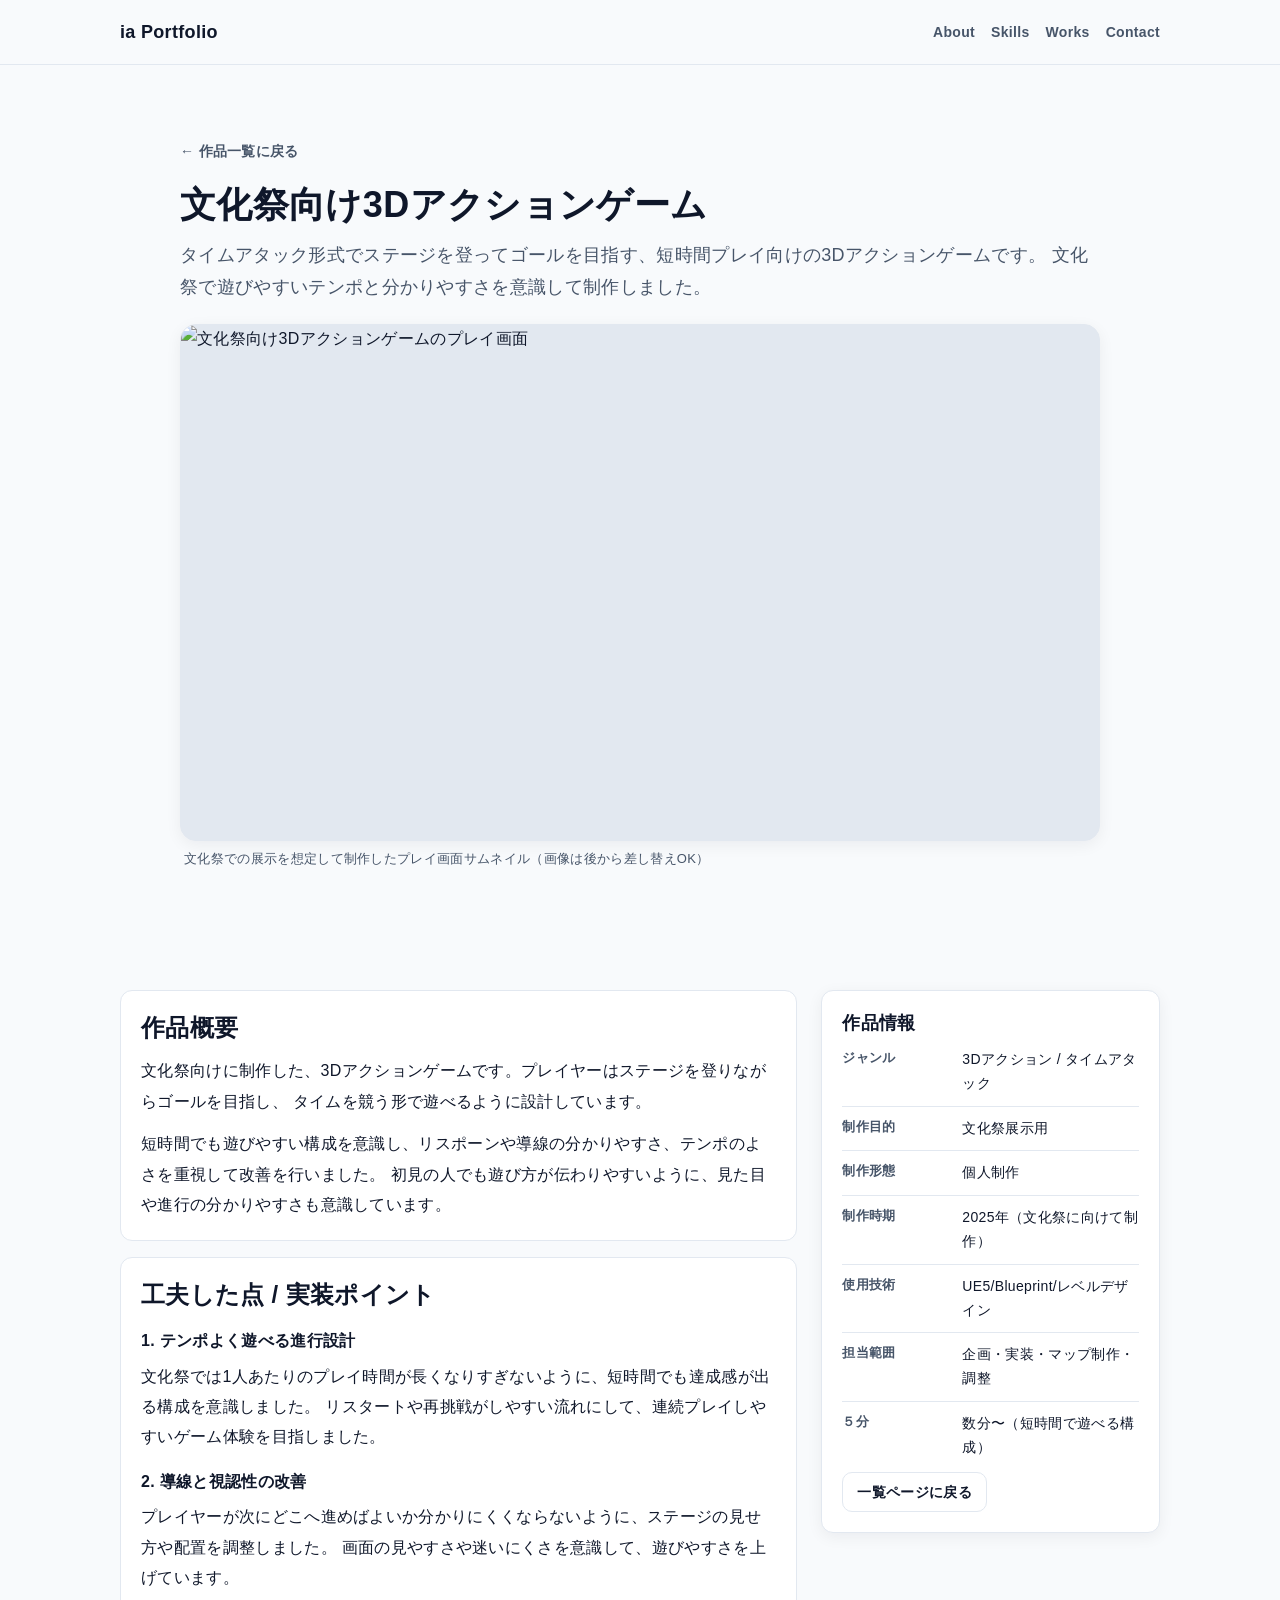
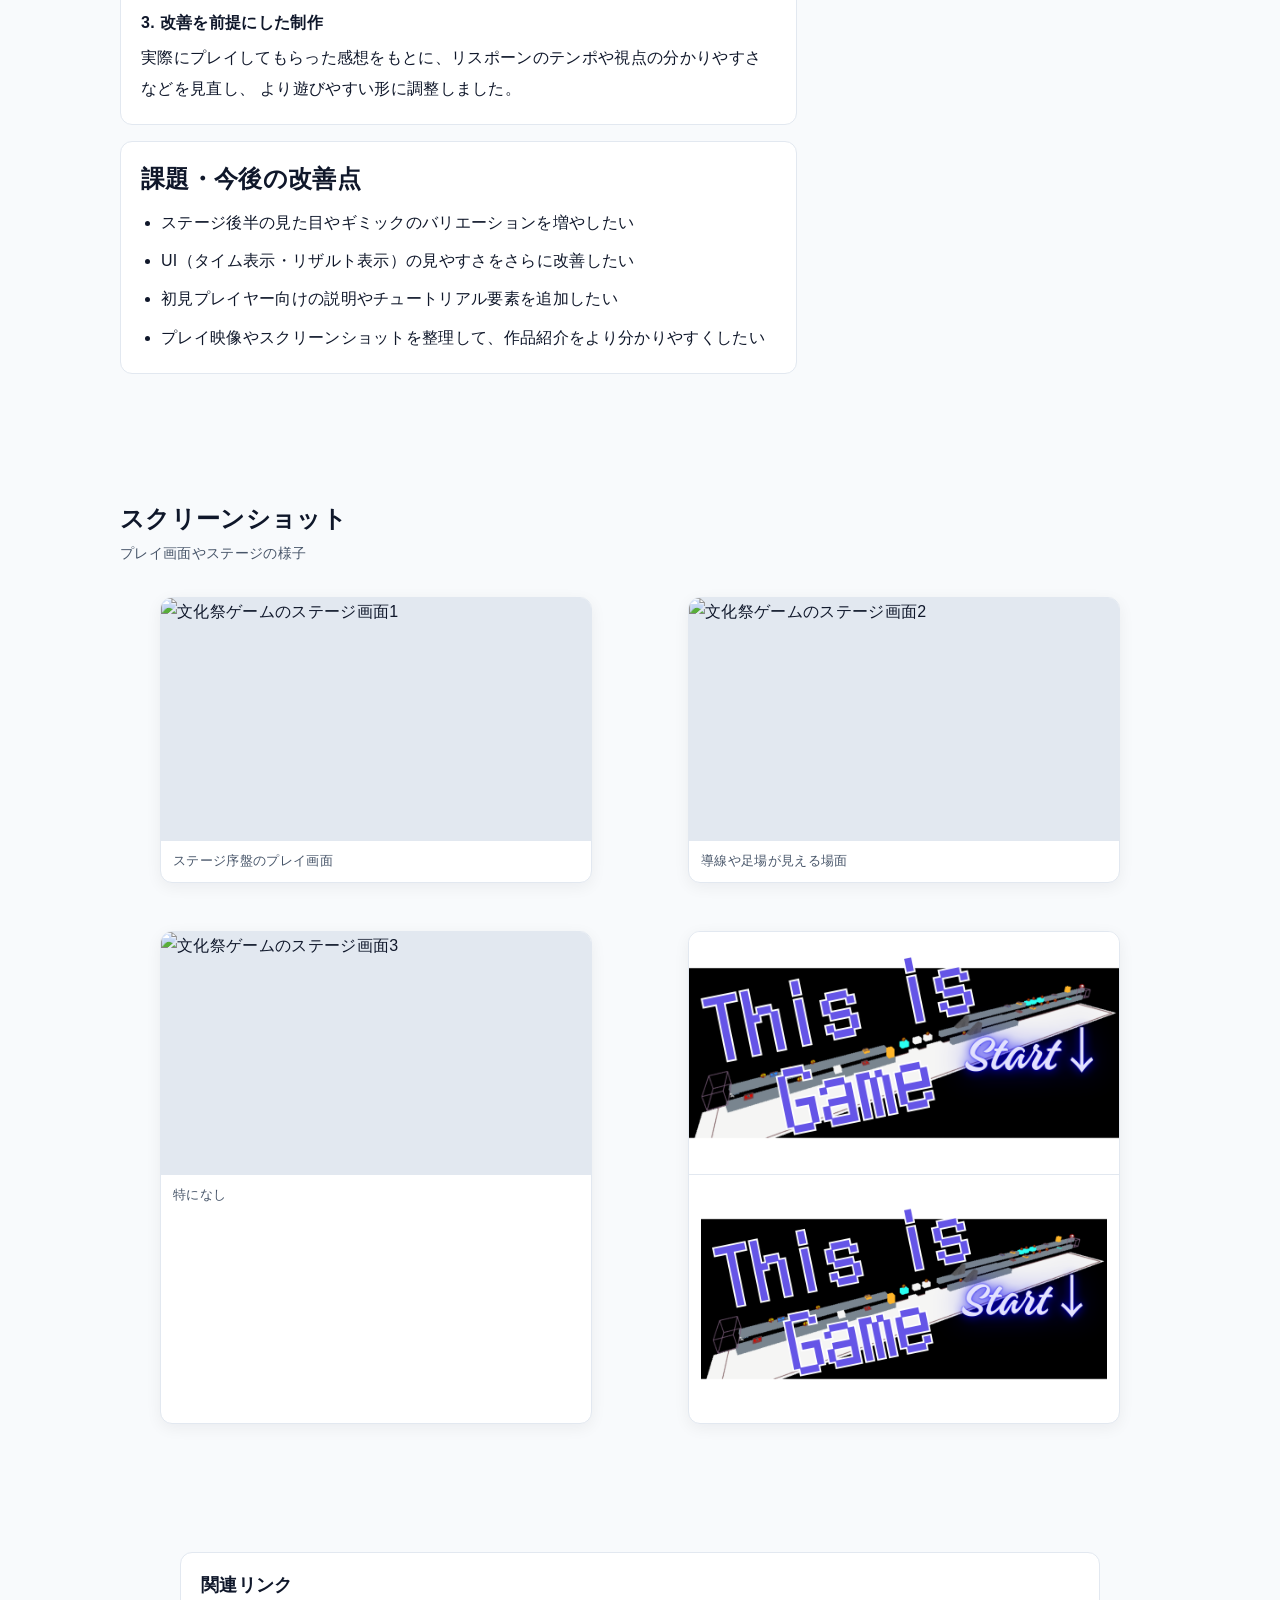
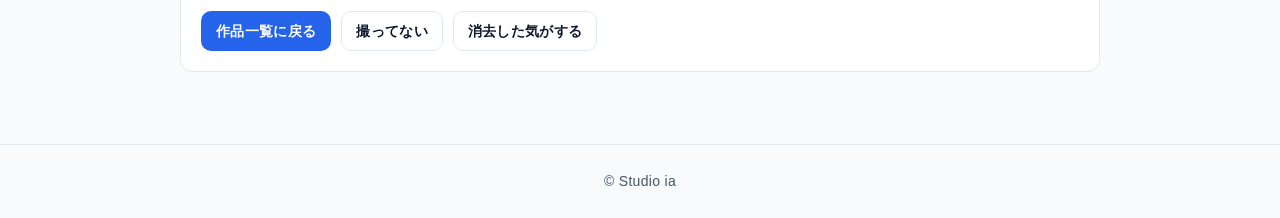
==== works-bunkasai.html @ 19b57d39 "Page Update! add some detail page" ====
<!DOCTYPE html>
<html lang="ja">
<head>
  <meta charset="UTF-8" />
  <meta name="viewport" content="width=device-width, initial-scale=1.0" />
  <title>文化祭向け3Dアクションゲーム | ia Portfolio</title>
  <link rel="stylesheet" href="css/style.css" />
</head>
<body>
  <!-- =========================
       Header（一覧ページと共通）
  ========================== -->
  <header class="site-header">
    <div class="container header-inner">
      <a href="index.html" class="site-logo">ia Portfolio</a>

      <nav class="site-nav">
        <ul class="nav-list">
          <li><a href="index.html#about">About</a></li>
          <li><a href="index.html#skills">Skills</a></li>
          <li><a href="index.html#works">Works</a></li>
          <li><a href="index.html#contact">Contact</a></li>
        </ul>
      </nav>
    </div>
  </header>

  <main>
    <!-- =========================
         作品タイトル / リード / サムネ
    ========================== -->
    <section class="work-detail-hero">
      <div class="container">
        <p class="work-detail-breadcrumb">
          <a href="index.html#works" class="back-link">← 作品一覧に戻る</a>
        </p>

        <h1 class="work-detail-title">文化祭向け3Dアクションゲーム</h1>

        <p class="work-detail-lead">
          タイムアタック形式でステージを登ってゴールを目指す、短時間プレイ向けの3Dアクションゲームです。
          文化祭で遊びやすいテンポと分かりやすさを意識して制作しました。
        </p>

        <div class="work-detail-thumb-wrap">
          <img
            src="images/works/bunkasai-game-thumb.jpg"
            alt="文化祭向け3Dアクションゲームのプレイ画面"
            class="work-detail-thumb"
          />
          <p class="work-detail-thumb-caption">
            文化祭での展示を想定して制作したプレイ画面サムネイル（画像は後から差し替えOK）
          </p>
        </div>
      </div>
    </section>

    <!-- =========================
         本文 + サイド情報（2カラム）
    ========================== -->
    <section class="work-detail-section">
      <div class="container">
        <div class="work-detail-layout">
          <!-- ===== 左カラム：本文 ===== -->
          <div class="work-detail-main">
            <article class="detail-block">
              <h2 class="detail-block__title">作品概要</h2>
              <p class="detail-block__text">
                文化祭向けに制作した、3Dアクションゲームです。プレイヤーはステージを登りながらゴールを目指し、
                タイムを競う形で遊べるように設計しています。
              </p>
              <p class="detail-block__text">
                短時間でも遊びやすい構成を意識し、リスポーンや導線の分かりやすさ、テンポのよさを重視して改善を行いました。
                初見の人でも遊び方が伝わりやすいように、見た目や進行の分かりやすさも意識しています。
              </p>
            </article>

            <article class="detail-block">
              <h2 class="detail-block__title">工夫した点 / 実装ポイント</h2>

              <h3 class="detail-block__subtitle">1. テンポよく遊べる進行設計</h3>
              <p class="detail-block__text">
                文化祭では1人あたりのプレイ時間が長くなりすぎないように、短時間でも達成感が出る構成を意識しました。
                リスタートや再挑戦がしやすい流れにして、連続プレイしやすいゲーム体験を目指しました。
              </p>

              <h3 class="detail-block__subtitle">2. 導線と視認性の改善</h3>
              <p class="detail-block__text">
                プレイヤーが次にどこへ進めばよいか分かりにくくならないように、ステージの見せ方や配置を調整しました。
                画面の見やすさや迷いにくさを意識して、遊びやすさを上げています。
              </p>

              <h3 class="detail-block__subtitle">3. 改善を前提にした制作</h3>
              <p class="detail-block__text">
                実際にプレイしてもらった感想をもとに、リスポーンのテンポや視点の分かりやすさなどを見直し、
                より遊びやすい形に調整しました。
              </p>
            </article>

            <article class="detail-block">
              <h2 class="detail-block__title">課題・今後の改善点</h2>
              <ul class="detail-block__list">
                <li>ステージ後半の見た目やギミックのバリエーションを増やしたい</li>
                <li>UI（タイム表示・リザルト表示）の見やすさをさらに改善したい</li>
                <li>初見プレイヤー向けの説明やチュートリアル要素を追加したい</li>
                <li>プレイ映像やスクリーンショットを整理して、作品紹介をより分かりやすくしたい</li>
              </ul>
            </article>
          </div>

          <!-- ===== 右カラム：作品情報 ===== -->
          <aside class="work-detail-side">
            <section class="info-card">
              <h2 class="info-card__title">作品情報</h2>

              <dl class="info-list">
                <div class="info-list__row">
                  <dt class="info-list__term">ジャンル</dt>
                  <dd class="info-list__desc">3Dアクション / タイムアタック</dd>
                </div>

                <div class="info-list__row">
                  <dt class="info-list__term">制作目的</dt>
                  <dd class="info-list__desc">文化祭展示用</dd>
                </div>

                <div class="info-list__row">
                  <dt class="info-list__term">制作形態</dt>
                  <dd class="info-list__desc">個人制作</dd>
                </div>

                <div class="info-list__row">
                  <dt class="info-list__term">制作時期</dt>
                  <dd class="info-list__desc">2025年（文化祭に向けて制作）</dd>
                </div>

                <div class="info-list__row">
                  <dt class="info-list__term">使用技術</dt>
                  <dd class="info-list__desc">
                    UE5/Blueprint/レベルデザイン
                    <!-- UE5版にするなら:
                    Unreal Engine 5 / Blueprint / （必要なら C++） / レベルデザイン
                    -->
                  </dd>
                </div>

                <div class="info-list__row">
                  <dt class="info-list__term">担当範囲</dt>
                  <dd class="info-list__desc">企画・実装・マップ制作・調整</dd>
                </div>

                <div class="info-list__row">
                  <dt class="info-list__term">５分</dt>
                  <dd class="info-list__desc">数分〜（短時間で遊べる構成）</dd>
                </div>
              </dl>

              <a href="index.html#works" class="btn btn-secondary">一覧ページに戻る</a>
            </section>
          </aside>
        </div>
      </div>
    </section>

    <!-- =========================
         ギャラリー
    ========================== -->
    <section class="work-detail-gallery">
      <div class="container">
        <div class="gallery-header">
          <h2 class="gallery-title">スクリーンショット</h2>
          <p class="gallery-subtitle">
            プレイ画面やステージの様子
          </p>
        </div>

        <div class="gallery-grid">
          <figure class="gallery-item">
            <img
              src="images/works/bunkasai-game-01.jpg"
              alt="文化祭ゲームのステージ画面1"
              class="gallery-image"
            />
            <figcaption class="gallery-caption">
              ステージ序盤のプレイ画面
            </figcaption>
          </figure>

          <figure class="gallery-item">
            <img
              src="images/works/bunkasai-game-02.jpg"
              alt="文化祭ゲームのステージ画面2"
              class="gallery-image"
            />
            <figcaption class="gallery-caption">
              導線や足場が見える場面
            </figcaption>
          </figure>

          <figure class="gallery-item">
            <img
              src="images/works/bunkasai-game-03.jpg"
              alt="文化祭ゲームのステージ画面3"
              class="gallery-image"
            />
            <figcaption class="gallery-caption">
              特になし
            </figcaption>
          </figure>

          <figure class="gallery-item">
            <img
              src="images/worls/This is Game.png"
              alt="文化祭ゲームのサムネイル再掲"
              class="gallery-image"
            />
            <figcaption class="gallery-caption">
              <img src="images/worls/This is Game.png" alt="samune">
            </figcaption>
          </figure>
        </div>
      </div>
    </section>

    <!-- =========================
         下部リンク
    ========================== -->
    <section class="work-detail-links">
      <div class="container">
        <div class="work-detail-links-card">
          <h2 class="work-detail-links-title">関連リンク</h2>
          <div class="work-detail-links-row">
            <a href="index.html#works" class="btn btn-primary">作品一覧に戻る</a>
            <a href="#" class="btn btn-secondary">撮ってない</a>
            <a href="#" class="btn btn-secondary">消去した気がする</a>
          </div>
        </div>
      </div>
    </section>
  </main>

  <!-- =========================
       Footer（一覧ページと共通）
  ========================== -->
  <footer class="site-footer">
    <div class="container">
      <p>© Studio ia</p>
    </div>
  </footer>
</body>
</html>
---- css/style.css ----
/* =========================
   1. 変数（色・サイズ）
========================= */
:root {
  --color-bg: #f8fafc;
  --color-surface: #ffffff;
  --color-text: #0f172a;
  --color-text-sub: #475569;
  --color-border: #e2e8f0;
  --color-accent: #2563eb;
  --color-accent-hover: #1d4ed8;

  --shadow-sm: 0 4px 16px rgba(15, 23, 42, 0.06);

  --radius-md: 12px;
  --radius-lg: 16px;

  --space-1: 4px;
  --space-2: 8px;
  --space-3: 12px;
  --space-4: 16px;
  --space-5: 20px;
  --space-6: 24px;
  --space-8: 32px;
  --space-10: 40px;
  --space-14: 56px;
  --space-20: 80px;
}

/* =========================
   2. ベース
========================= */
* {
  box-sizing: border-box;
}

html {
  scroll-behavior: smooth;
}

body {
  margin: 0;
  background: var(--color-bg);
  color: var(--color-text);
  font-family:
    "BIZ UDPGothic",
    "Hiragino Sans",
    "Yu Gothic UI",
    "Yu Gothic",
    Meiryo,
    sans-serif;
  font-size: 16px;
  line-height: 1.8;
  letter-spacing: 0.02em;
}

img {
  max-width: 100%;
  display: block;
}

a {
  color: var(--color-accent);
  text-decoration: none;
}

a:hover {
  opacity: 0.9;
}

/* =========================
   3. 共通レイアウト
========================= */
.container {
  width: min(100% - 32px, 1040px);
  margin: 0 auto;
}

.section {
  padding: var(--space-20) 0;
}

.section-title {
  margin: 0 0 var(--space-2);
  font-size: 28px;
  line-height: 1.3;
  font-weight: 700;
}

.section-subtitle {
  margin: 0 0 var(--space-6);
  color: var(--color-text-sub);
  font-size: 14px;
  line-height: 1.7;
}

.card {
  background: var(--color-surface);
  border: 1px solid var(--color-border);
  border-radius: var(--radius-md);
  padding: var(--space-5);
}

/* =========================
   4. ボタン
========================= */
.btn {
  display: inline-flex;
  align-items: center;
  justify-content: center;
  min-height: 40px;
  padding: 0 14px;
  border-radius: 10px;
  border: 1px solid transparent;
  font-size: 14px;
  line-height: 1;
  font-weight: 700;
  text-decoration: none;
  transition: 0.2s ease;
  cursor: pointer;
}

.btn-primary {
  background: var(--color-accent);
  color: #fff;
}

.btn-primary:hover {
  background: var(--color-accent-hover);
  color: #fff;
  opacity: 1;
}

.btn-secondary {
  background: #fff;
  color: var(--color-text);
  border-color: var(--color-border);
}

.btn-secondary:hover {
  background: #f1f5f9;
  opacity: 1;
}
/* =========================
   5. ヘッダー
========================= */
.site-header {
  border-bottom: 1px solid var(--color-border);
  background: rgba(248, 250, 252, 0.9);
  backdrop-filter: blur(8px);
}

.header-inner {
  min-height: 64px;
  display: flex;
  align-items: center;
  justify-content: space-between;
  gap: var(--space-4);
}

.site-logo {
  color: var(--color-text);
  font-size: 18px;
  font-weight: 700;
}

.nav-list {
  margin: 0;
  padding: 0;
  list-style: none;
  display: flex;
  gap: var(--space-4);
  flex-wrap: wrap;
}

.nav-list a {
  color: var(--color-text-sub);
  font-size: 14px;
  font-weight: 600;
}

.nav-list a:hover {
  color: var(--color-accent);
}
/* =========================
   6. Hero
========================= */
.hero {
  padding: 96px 0 80px;
}

.hero .container {
  max-width: 760px;
}

.hero-label {
  margin: 0 0 12px;
  color: var(--color-text-sub);
  font-size: 14px;
  line-height: 1.6;
  font-weight: 600;
}

.hero-title {
  margin: 0 0 16px;
  font-size: 40px;
  line-height: 1.2;
  font-weight: 700;
  letter-spacing: 0.01em;
}

.hero-lead {
  margin: 0 0 16px;
  font-size: 18px;
  line-height: 1.7;
}

.hero-text {
  margin: 0 0 20px;
  color: var(--color-text-sub);
  font-size: 16px;
  line-height: 1.8;
}

.hero-buttons {
  display: flex;
  gap: 12px;
  flex-wrap: wrap;
}
/* =========================
   7. Skills
========================= */
.skills-grid {
  display: grid;
  grid-template-columns: repeat(2, minmax(0, 1fr));
  gap: 20px;
}

.skill-group-title {
  margin: 0 0 12px;
  font-size: 18px;
  line-height: 1.4;
  font-weight: 700;
}

.skill-tags {
  margin: 0;
  padding: 0;
  list-style: none;
  display: flex;
  flex-wrap: wrap;
  gap: 8px;
}

.skill-tag {
  display: inline-flex;
  align-items: center;
  min-height: 32px;
  padding: 6px 10px;
  border-radius: 9999px;
  border: 1px solid var(--color-border);
  background: #f1f5f9;
  color: var(--color-text);
  font-size: 13px;
  line-height: 1.2;
  font-weight: 600;
}

.skill-tag-learning {
  background: #ecfdf5;
  border-color: #bbf7d0;
  color: #166534;
}
/* =========================
   8. Works
========================= */
.works-grid {
  display: grid;
  grid-template-columns: repeat(2, minmax(0, 1fr));
  gap: 24px;
}

.work-card {
  background: var(--color-surface);
  border: 1px solid var(--color-border);
  border-radius: var(--radius-lg);
  overflow: hidden;
  box-shadow: var(--shadow-sm);
  transition: transform 0.2s ease, box-shadow 0.2s ease;
}

.work-card:hover {
  transform: translateY(-2px);
  box-shadow: 0 8px 20px rgba(15, 23, 42, 0.08);
}

.work-card-image {
  width: 100%;
  aspect-ratio: 16 / 9;
  display: block;
  object-fit: cover;
  background: #e2e8f0;
  border-bottom: 1px solid var(--color-border);
}

.work-card-body {
  padding: 16px;
}

.work-card-title {
  margin: 0 0 8px;
  font-size: 18px;
  line-height: 1.4;
  font-weight: 700;
}

.work-card-desc {
  margin: 0 0 12px;
  color: var(--color-text-sub);
  font-size: 14px;
  line-height: 1.7;
}

.work-card-meta {
  margin: 0 0 12px;
  color: var(--color-text-sub);
  font-size: 13px;
  line-height: 1.6;
}

.work-card-links {
  display: flex;
  gap: 8px;
  flex-wrap: wrap;
}
/* =========================
   9. Contact
========================= */
.contact-card {
  max-width: 760px;
}

.contact-list {
  margin: 0;
  padding-left: 20px;
}

.contact-list li + li {
  margin-top: 8px;
}

/* =========================
   10. Footer
========================= */
.site-footer {
  border-top: 1px solid var(--color-border);
  padding: 24px 0;
}

.site-footer p {
  margin: 0;
  text-align: center;
  color: var(--color-text-sub);
  font-size: 14px;
}
/* =========================
   11. Responsive
========================= */
@media (max-width: 767px) {
  body {
    font-size: 15px;
  }

  .section {
    padding: 56px 0;
  }

  .hero {
    padding: 72px 0 56px;
  }

  .hero-title {
    font-size: 30px;
  }

  .hero-lead {
    font-size: 16px;
  }

  .section-title {
    font-size: 24px;
  }

  .skills-grid,
  .works-grid {
    grid-template-columns: 1fr;
    gap: 16px;
  }

  .header-inner {
    min-height: auto;
    padding: 12px 0;
    flex-direction: column;
    align-items: flex-start;
  }

  .nav-list {
    gap: 12px;
  }
}
/* =========================
   Work Detail Page
   （works-bunkasai-game.html 用）
   既存の style.css に追記して使う
========================= */

/* ---------------------------------
   1) 共通補助（詳細ページ内で使う）
--------------------------------- */
.work-detail-section {
  padding: 64px 0;
}

.work-detail-section + .work-detail-section {
  padding-top: 0;
}

.work-detail-block {
  margin-top: 24px;
}

.work-detail-block:first-child {
  margin-top: 0;
}

.work-detail-text {
  margin: 0;
  font-size: 16px;
  line-height: 1.9;
  color: var(--color-text);
}

.work-detail-text + .work-detail-text {
  margin-top: 12px;
}

.work-detail-list {
  margin: 12px 0 0;
  padding-left: 20px;
  color: var(--color-text);
}

.work-detail-list li {
  line-height: 1.9;
}

.work-detail-list li + li {
  margin-top: 8px;
}

/* ---------------------------------
   2) 戻るリンク（パンくず代わり）
--------------------------------- */
.work-detail-breadcrumb {
  margin: 0 0 16px;
}

.back-link {
  display: inline-flex;
  align-items: center;
  gap: 6px;
  color: var(--color-text-sub);
  font-size: 14px;
  font-weight: 600;
  line-height: 1.4;
  text-decoration: none;
}

.back-link:hover {
  color: var(--color-accent);
  opacity: 1;
}

/* ---------------------------------
   3) Hero（作品タイトル・リード・サムネ）
--------------------------------- */
.work-detail-hero {
  padding: 72px 0 56px;
}

.work-detail-hero .container {
  max-width: 920px;
}

.work-detail-title {
  margin: 0 0 12px;
  font-size: 36px;
  line-height: 1.25;
  font-weight: 700;
  letter-spacing: 0.01em;
  color: var(--color-text);
}

.work-detail-lead {
  margin: 0 0 20px;
  font-size: 18px;
  line-height: 1.8;
  color: var(--color-text-sub);
}

.work-detail-thumb-wrap {
  margin-top: 20px;
}

.work-detail-thumb {
  width: 100%;
  display: block;
  aspect-ratio: 16 / 9;
  object-fit: cover;
  background: #e2e8f0;
  border: 1px solid var(--color-border);
  border-radius: 16px;
  box-shadow: var(--shadow-sm);
}

/* 画像の下に短い説明を置きたい場合 */
.work-detail-thumb-caption {
  margin: 8px 4px 0;
  font-size: 13px;
  line-height: 1.6;
  color: var(--color-text-sub);
}

/* ---------------------------------
   4) 本文 + サイド情報の2カラム
--------------------------------- */
.work-detail-layout {
  display: grid;
  grid-template-columns: minmax(0, 2fr) minmax(260px, 1fr);
  gap: 24px;
  align-items: start;
}

.work-detail-main {
  min-width: 0;
}

.work-detail-side {
  min-width: 0;
}

/* ---------------------------------
   5) 章ブロック（概要・工夫・課題）
--------------------------------- */
.detail-block {
  background: var(--color-surface);
  border: 1px solid var(--color-border);
  border-radius: 12px;
  padding: 20px;
}

.detail-block + .detail-block {
  margin-top: 16px;
}

.detail-block__title {
  margin: 0 0 12px;
  font-size: 24px;
  line-height: 1.4;
  font-weight: 700;
  color: var(--color-text);
}

.detail-block__subtitle {
  margin: 16px 0 8px;
  font-size: 16px;
  line-height: 1.6;
  font-weight: 700;
  color: var(--color-text);
}

.detail-block__text {
  margin: 0;
  font-size: 16px;
  line-height: 1.9;
  color: var(--color-text);
}

.detail-block__text + .detail-block__text {
  margin-top: 12px;
}

.detail-block__list {
  margin: 8px 0 0;
  padding-left: 20px;
}

.detail-block__list li {
  font-size: 16px;
  line-height: 1.9;
  color: var(--color-text);
}

.detail-block__list li + li {
  margin-top: 8px;
}

/* ---------------------------------
   6) 作品情報カード（dl）
--------------------------------- */
.info-card {
  background: var(--color-surface);
  border: 1px solid var(--color-border);
  border-radius: 12px;
  padding: 20px;
  box-shadow: var(--shadow-sm);
}

.info-card__title {
  margin: 0 0 12px;
  font-size: 18px;
  line-height: 1.4;
  font-weight: 700;
  color: var(--color-text);
}

.info-list {
  margin: 0;
}

.info-list__row {
  display: grid;
  grid-template-columns: 110px 1fr;
  gap: 10px;
  padding: 10px 0;
  border-top: 1px solid var(--color-border);
}

.info-list__row:first-child {
  border-top: none;
  padding-top: 0;
}

.info-list__row:last-child {
  padding-bottom: 0;
}

.info-list__term {
  margin: 0;
  font-size: 13px;
  line-height: 1.6;
  font-weight: 700;
  color: var(--color-text-sub);
}

.info-list__desc {
  margin: 0;
  font-size: 14px;
  line-height: 1.7;
  color: var(--color-text);
}

/* サイドに補助ボタンを置く場合 */
.info-card .btn {
  margin-top: 12px;
}

/* ---------------------------------
   7) ギャラリー
--------------------------------- */
.work-detail-gallery {
  padding: 64px 0;
}

.gallery-header {
  margin-bottom: 16px;
}

.gallery-title {
  margin: 0 0 6px;
  font-size: 24px;
  line-height: 1.4;
  font-weight: 700;
  color: var(--color-text);
}

.gallery-subtitle {
  margin: 0;
  font-size: 14px;
  line-height: 1.7;
  color: var(--color-text-sub);
}

.gallery-grid {
  display: grid;
  grid-template-columns: repeat(2, minmax(0, 1fr));
  gap: 16px;
}

.gallery-item {
  background: var(--color-surface);
  border: 1px solid var(--color-border);
  border-radius: 12px;
  overflow: hidden;
  box-shadow: var(--shadow-sm);
}

.gallery-image {
  width: 100%;
  display: block;
  aspect-ratio: 16 / 9;
  object-fit: cover;
  background: #e2e8f0;
}

.gallery-caption {
  margin: 0;
  padding: 10px 12px;
  font-size: 13px;
  line-height: 1.6;
  color: var(--color-text-sub);
  border-top: 1px solid var(--color-border);
}

/* ---------------------------------
   8) 下部リンク（戻る / 外部リンク）
--------------------------------- */
.work-detail-links {
  padding: 48px 0 72px;
}

.work-detail-links .container {
  max-width: 920px;
}

.work-detail-links-card {
  background: var(--color-surface);
  border: 1px solid var(--color-border);
  border-radius: 12px;
  padding: 20px;
}

.work-detail-links-title {
  margin: 0 0 12px;
  font-size: 18px;
  line-height: 1.4;
  font-weight: 700;
  color: var(--color-text);
}

.work-detail-links-row {
  display: flex;
  flex-wrap: wrap;
  gap: 10px;
}

/* ---------------------------------
   9) レスポンシブ（タブレット / スマホ）
--------------------------------- */
@media (max-width: 1023px) {
  .work-detail-title {
    font-size: 32px;
  }

  .work-detail-layout {
    grid-template-columns: 1fr;
    gap: 16px;
  }

  /* サイド情報カードを上に出したいなら order を使う
     下に置きたいならこの指定は不要 */
  /* .work-detail-side {
    order: -1;
  } */

  .info-list__row {
    grid-template-columns: 100px 1fr;
  }
}

@media (max-width: 767px) {
  .work-detail-section {
    padding: 48px 0;
  }

  .work-detail-hero {
    padding: 56px 0 40px;
  }

  .work-detail-title {
    font-size: 28px;
    line-height: 1.3;
  }

  .work-detail-lead {
    font-size: 16px;
    line-height: 1.8;
    margin-bottom: 16px;
  }

  .detail-block {
    padding: 16px;
  }

  .detail-block__title {
    font-size: 20px;
    margin-bottom: 10px;
  }

  .detail-block__subtitle {
    font-size: 15px;
    margin-top: 14px;
    margin-bottom: 6px;
  }

  .detail-block__text,
  .detail-block__list li,
  .work-detail-text {
    font-size: 15px;
    line-height: 1.9;
  }

  .info-card {
    padding: 16px;
  }

  .info-card__title {
    font-size: 16px;
    margin-bottom: 10px;
  }

  .info-list__row {
    grid-template-columns: 1fr;
    gap: 4px;
    padding: 8px 0;
  }

  .info-list__term {
    font-size: 13px;
  }

  .info-list__desc {
    font-size: 14px;
    line-height: 1.7;
  }

  .gallery-title {
    font-size: 20px;
  }

  .gallery-grid {
    grid-template-columns: 1fr;
    gap: 12px;
  }

  .work-detail-links {
    padding: 40px 0 56px;
  }

  .work-detail-links-card {
    padding: 16px;
  }

  .work-detail-links-title {
    font-size: 16px;
    margin-bottom: 10px;
  }

  .work-detail-links-row {
    gap: 8px;
  }
}
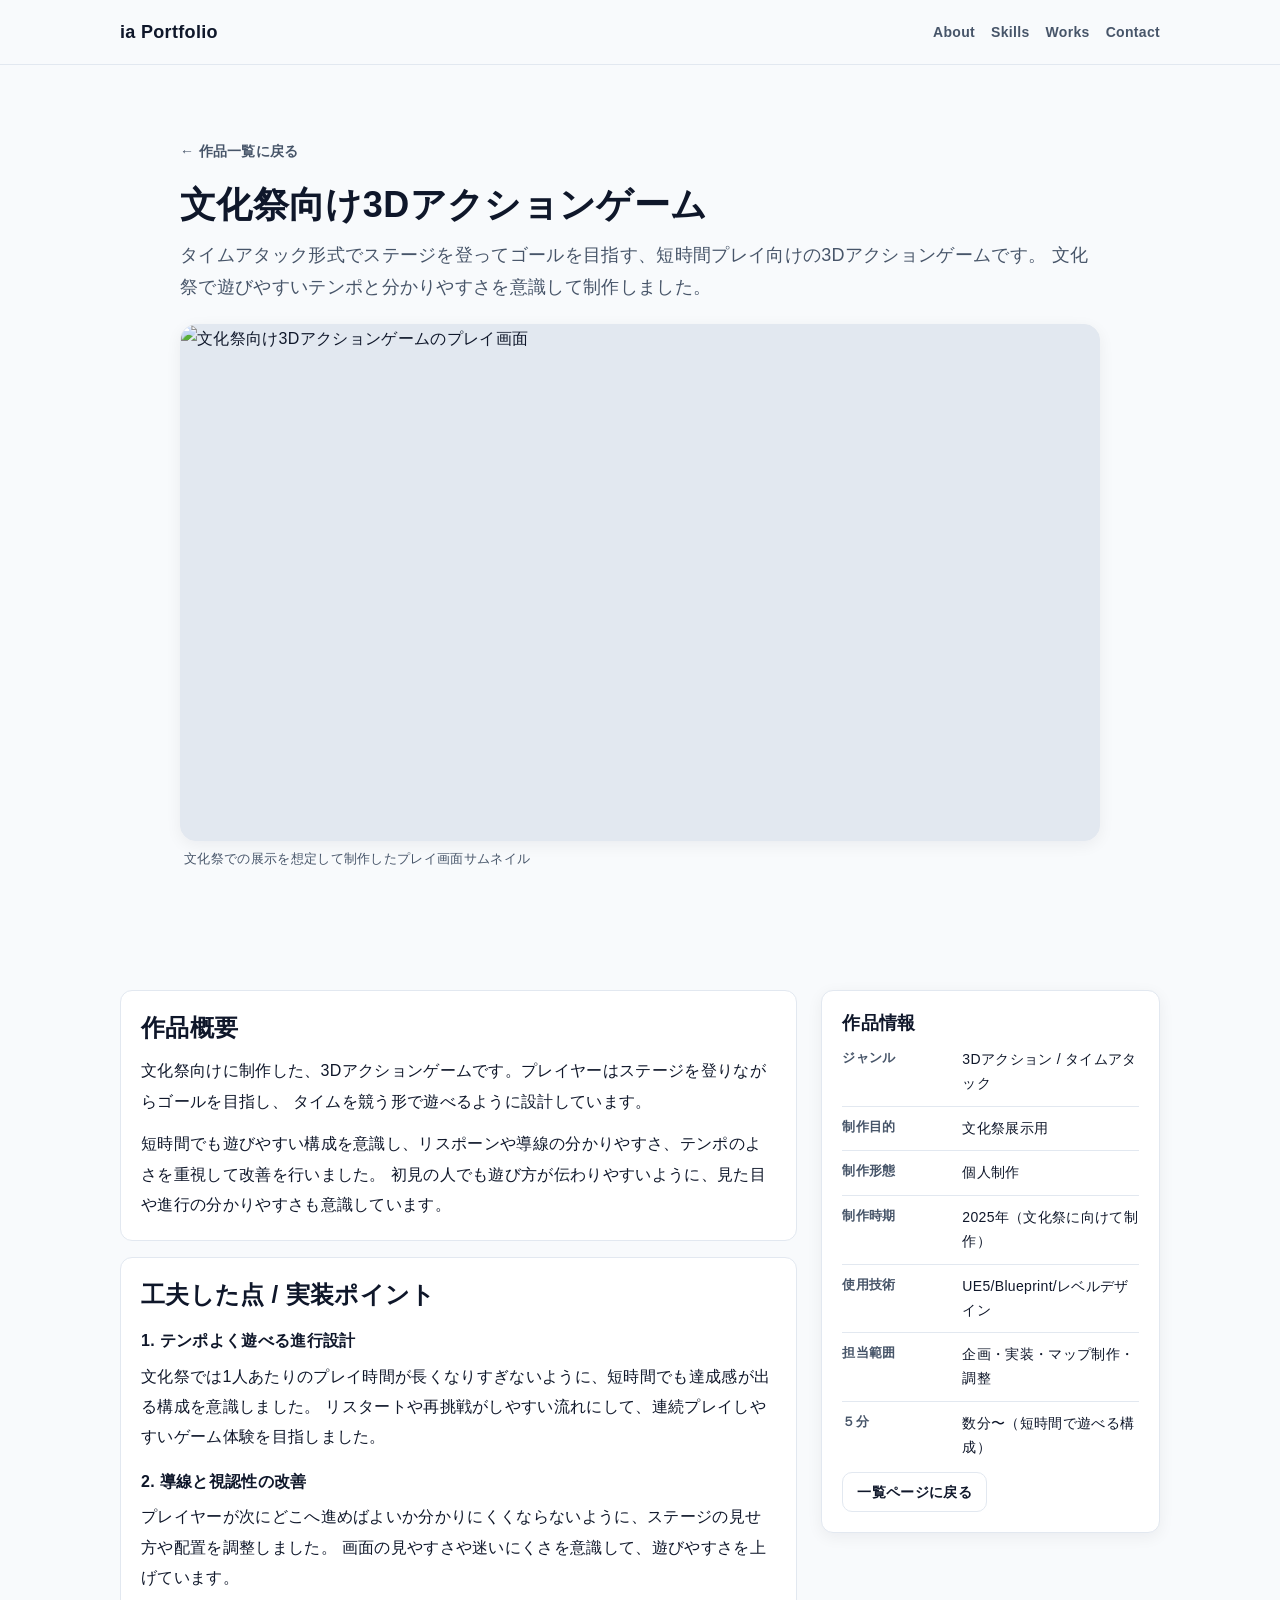
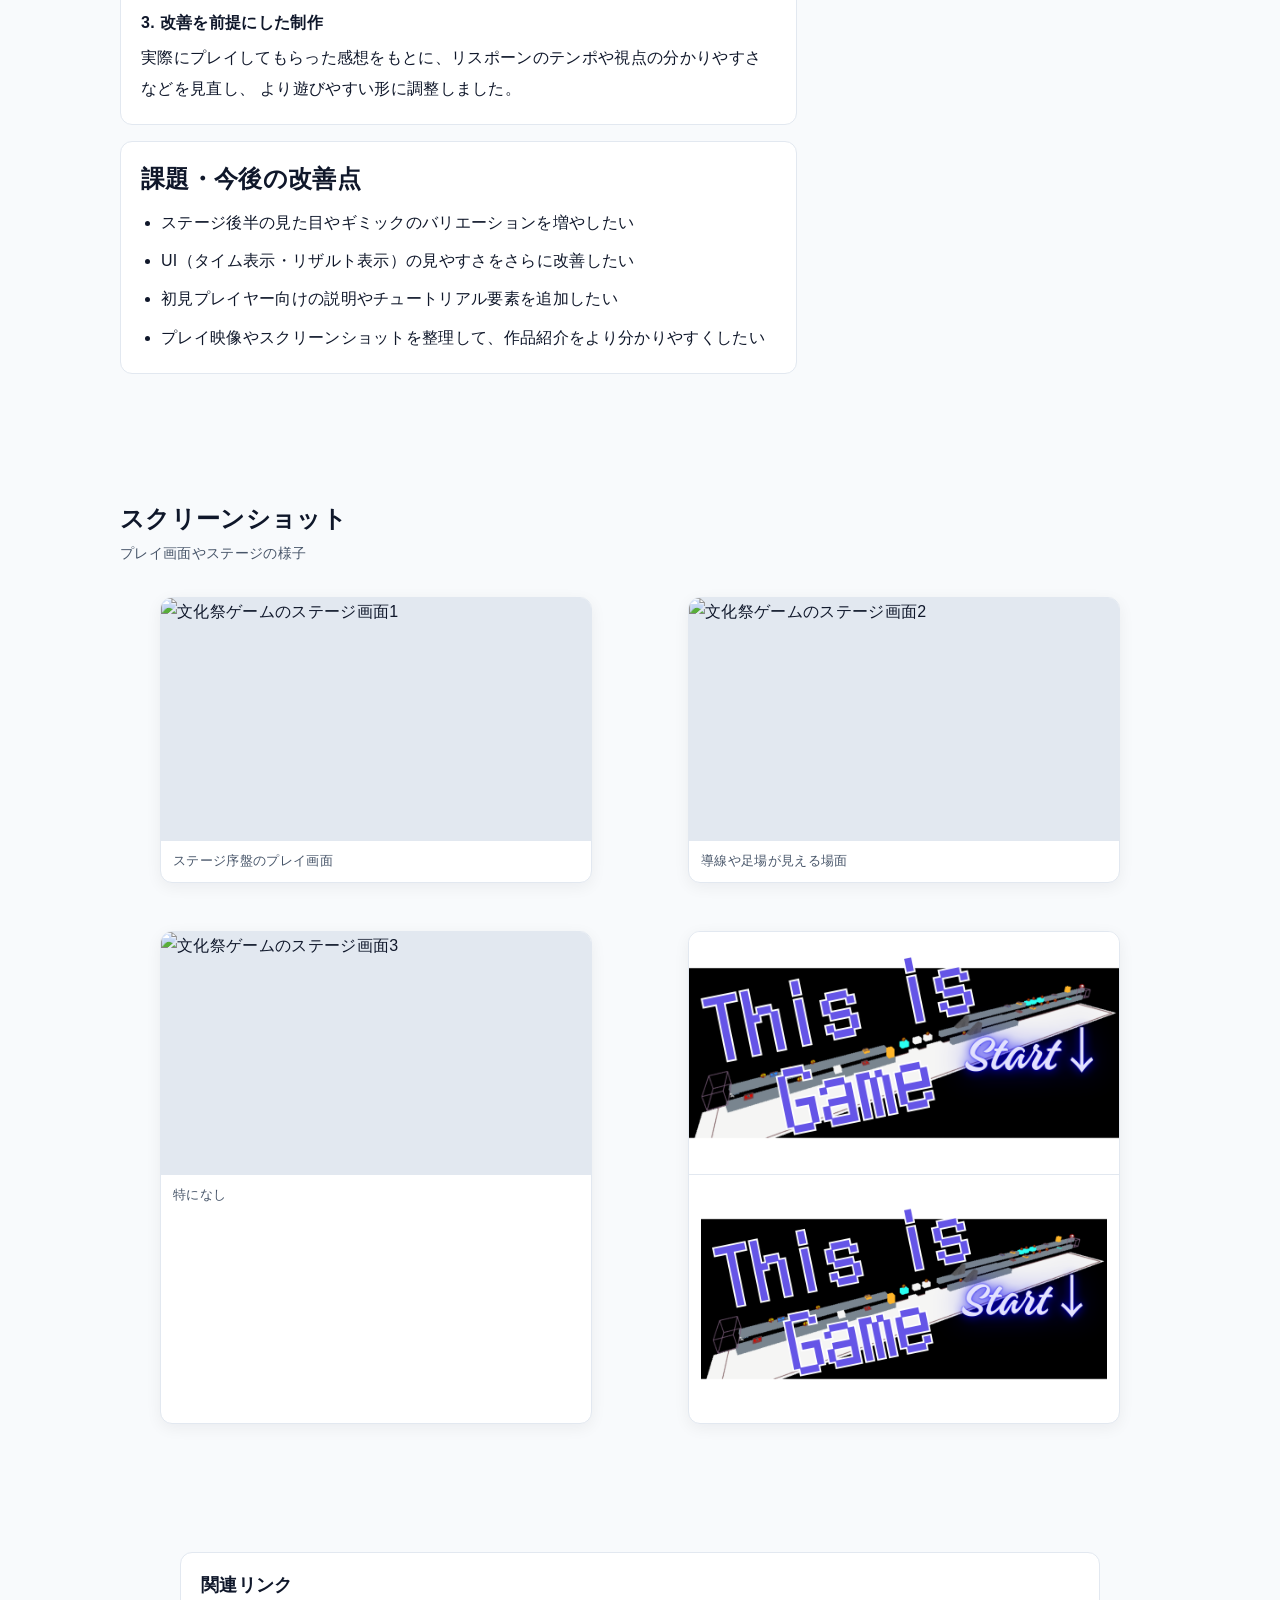
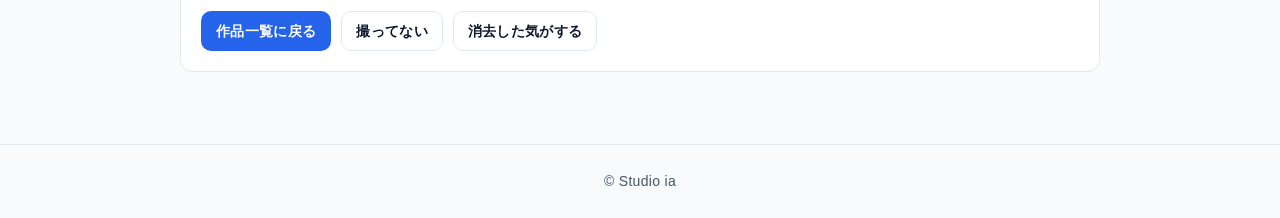
==== commit 503b04f2: "Fix HTML formatting and ensure proper structure" ====
--- a/works-bunkasai.html
+++ b/works-bunkasai.html
@@ -49,7 +49,7 @@
             class="work-detail-thumb"
           />
           <p class="work-detail-thumb-caption">
-            文化祭での展示を想定して制作したプレイ画面サムネイル（画像は後から差し替えOK）
+            文化祭での展示を想定して制作したプレイ画面サムネイル
           </p>
         </div>
       </div>
@@ -248,4 +248,4 @@
     </div>
   </footer>
 </body>
-</html>+</html>
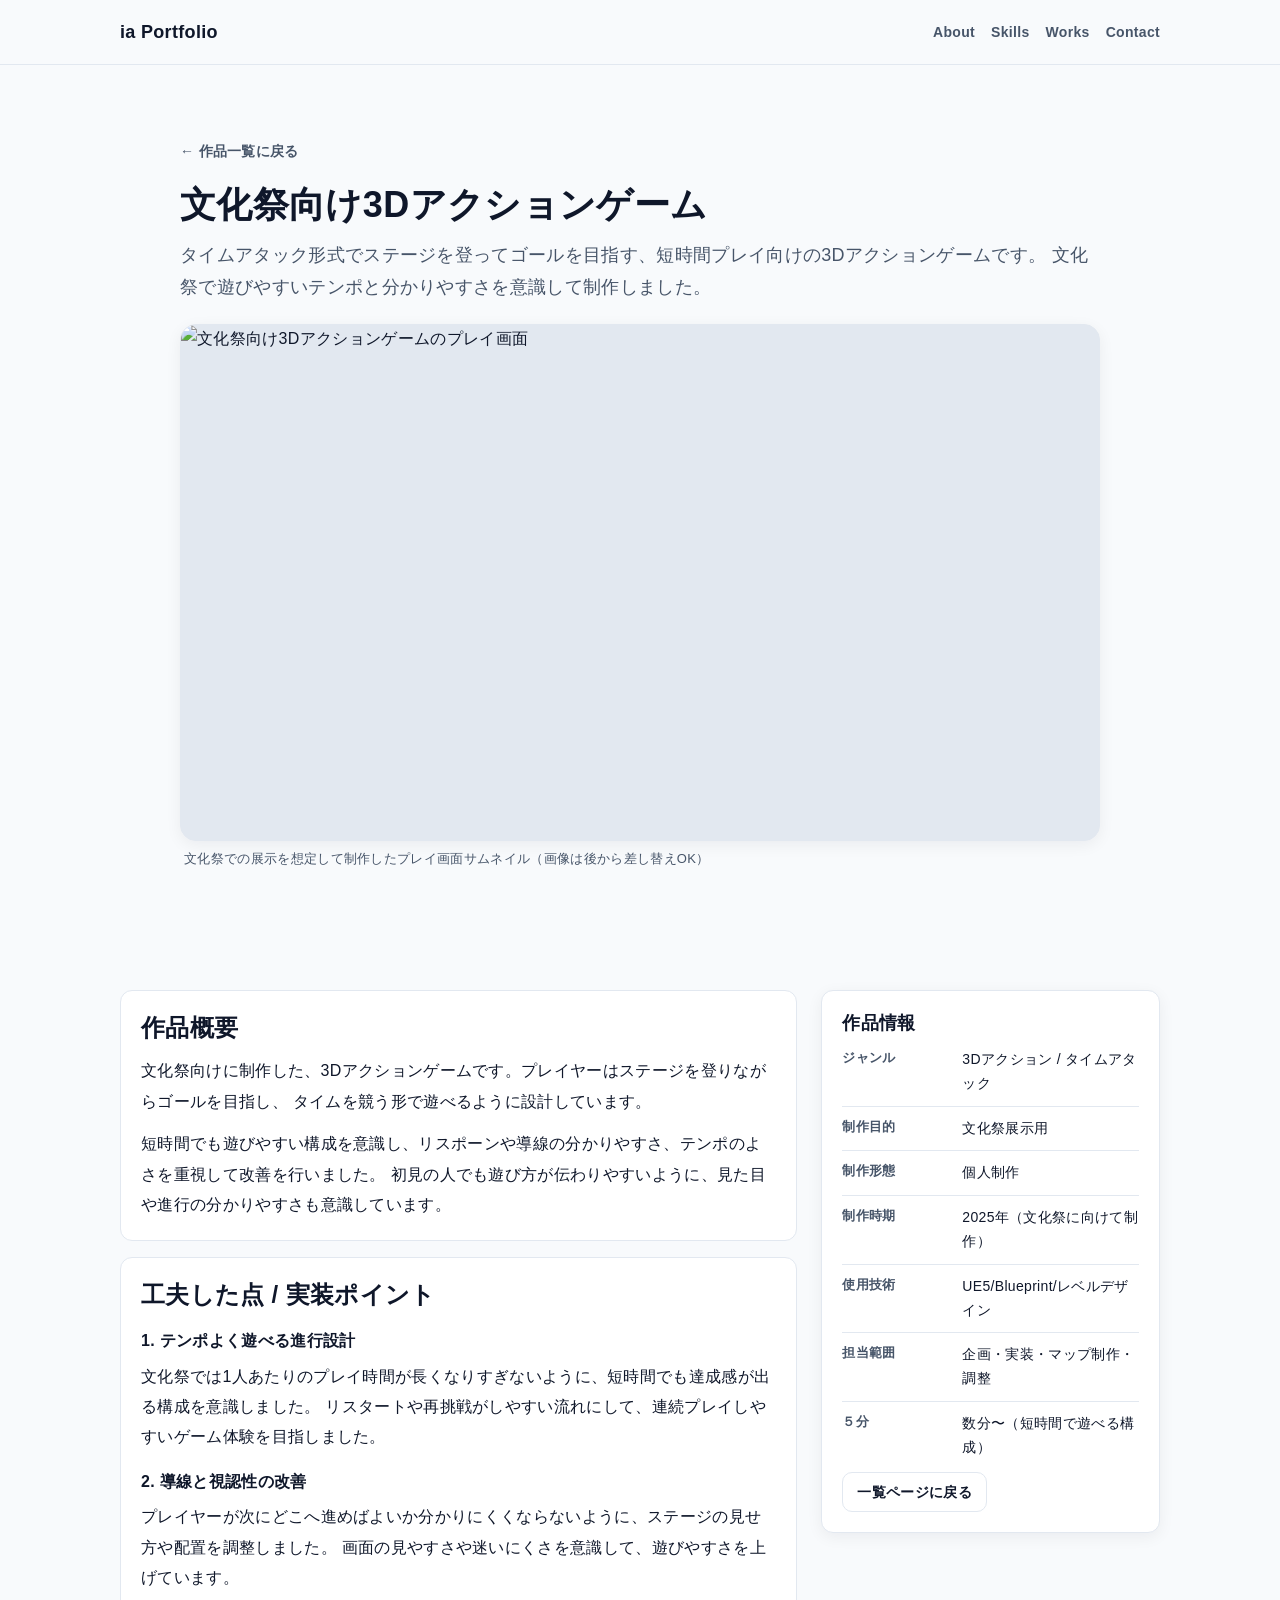
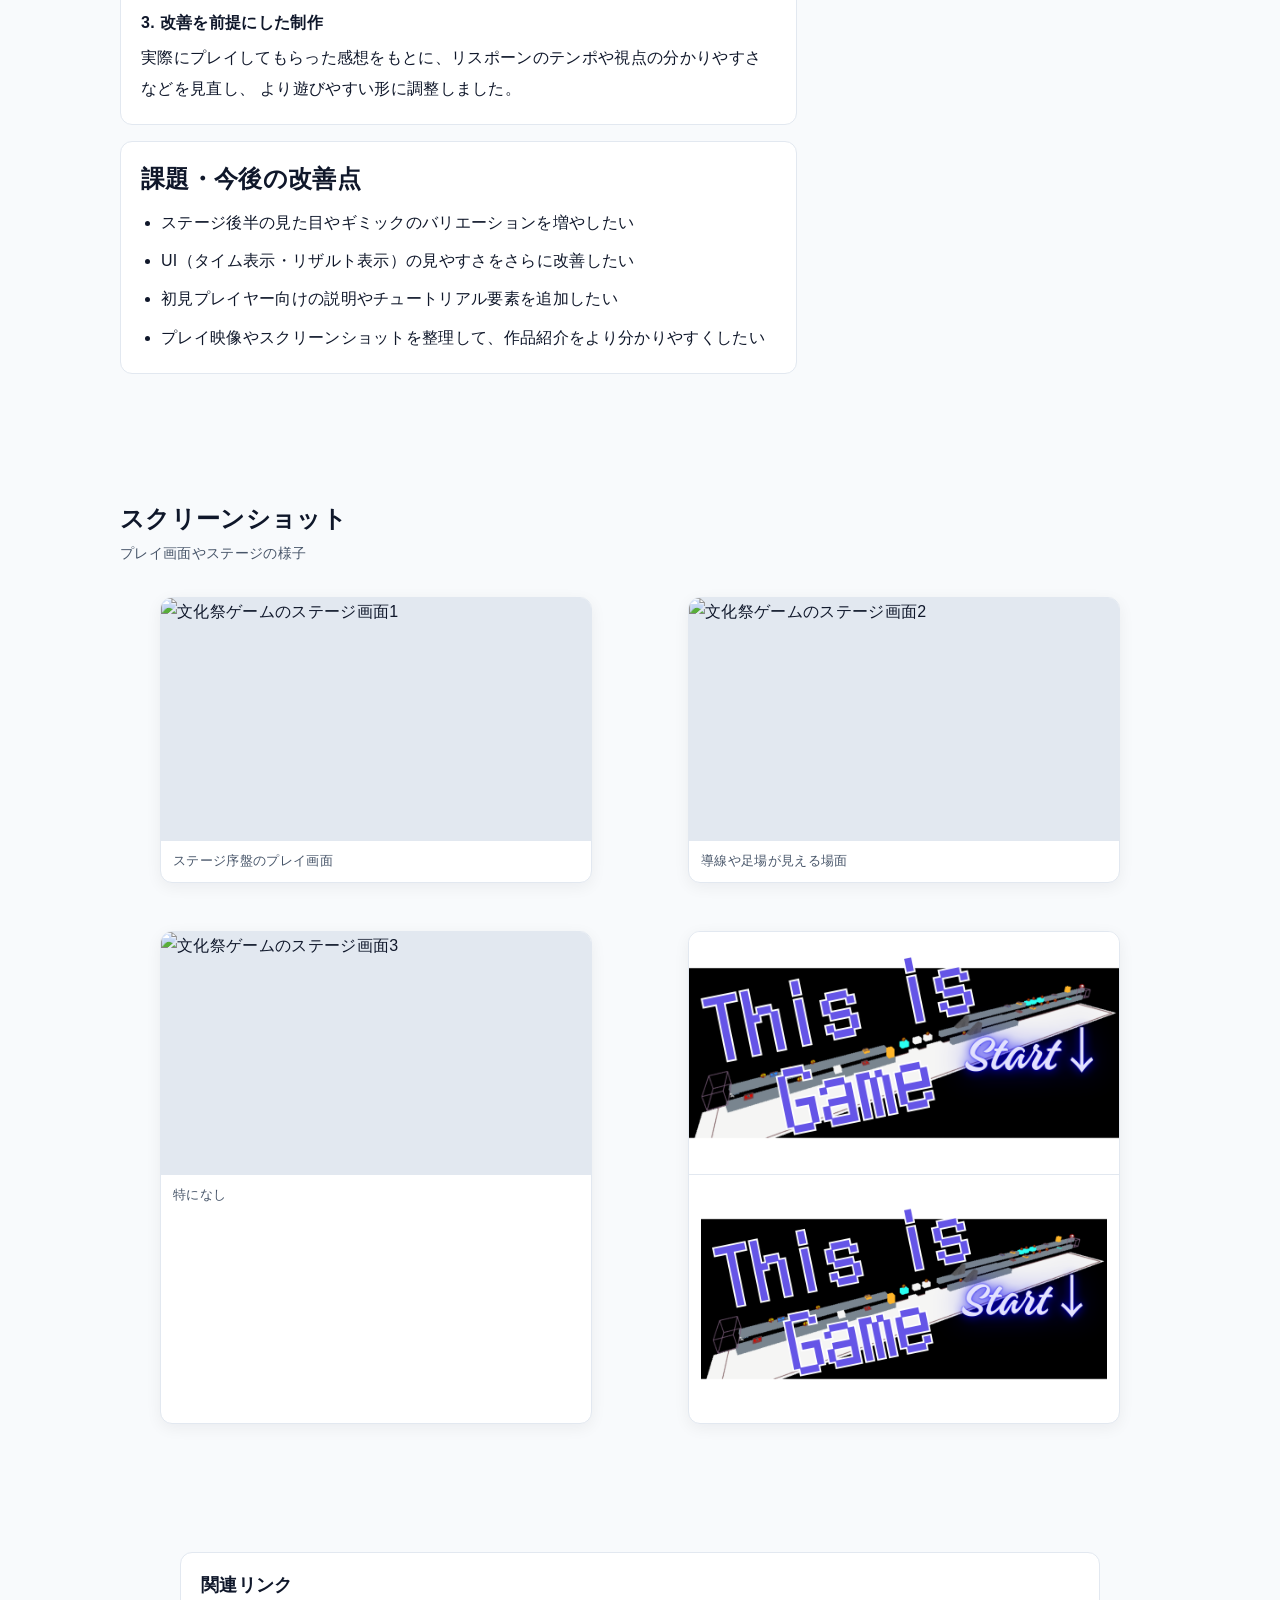
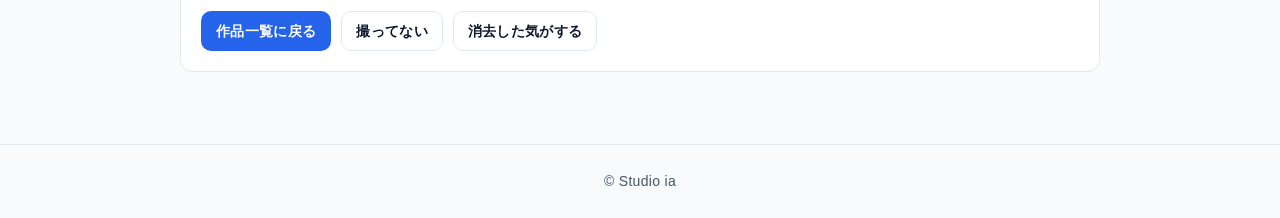
==== commit 8648cdc5: "Bugfix" ====
--- a/works-bunkasai.html
+++ b/works-bunkasai.html
@@ -49,7 +49,7 @@
             class="work-detail-thumb"
           />
           <p class="work-detail-thumb-caption">
-            文化祭での展示を想定して制作したプレイ画面サムネイル
+            文化祭での展示を想定して制作したプレイ画面サムネイル（画像は後から差し替えOK）
           </p>
         </div>
       </div>
@@ -248,4 +248,4 @@
     </div>
   </footer>
 </body>
-</html>
+</html>
